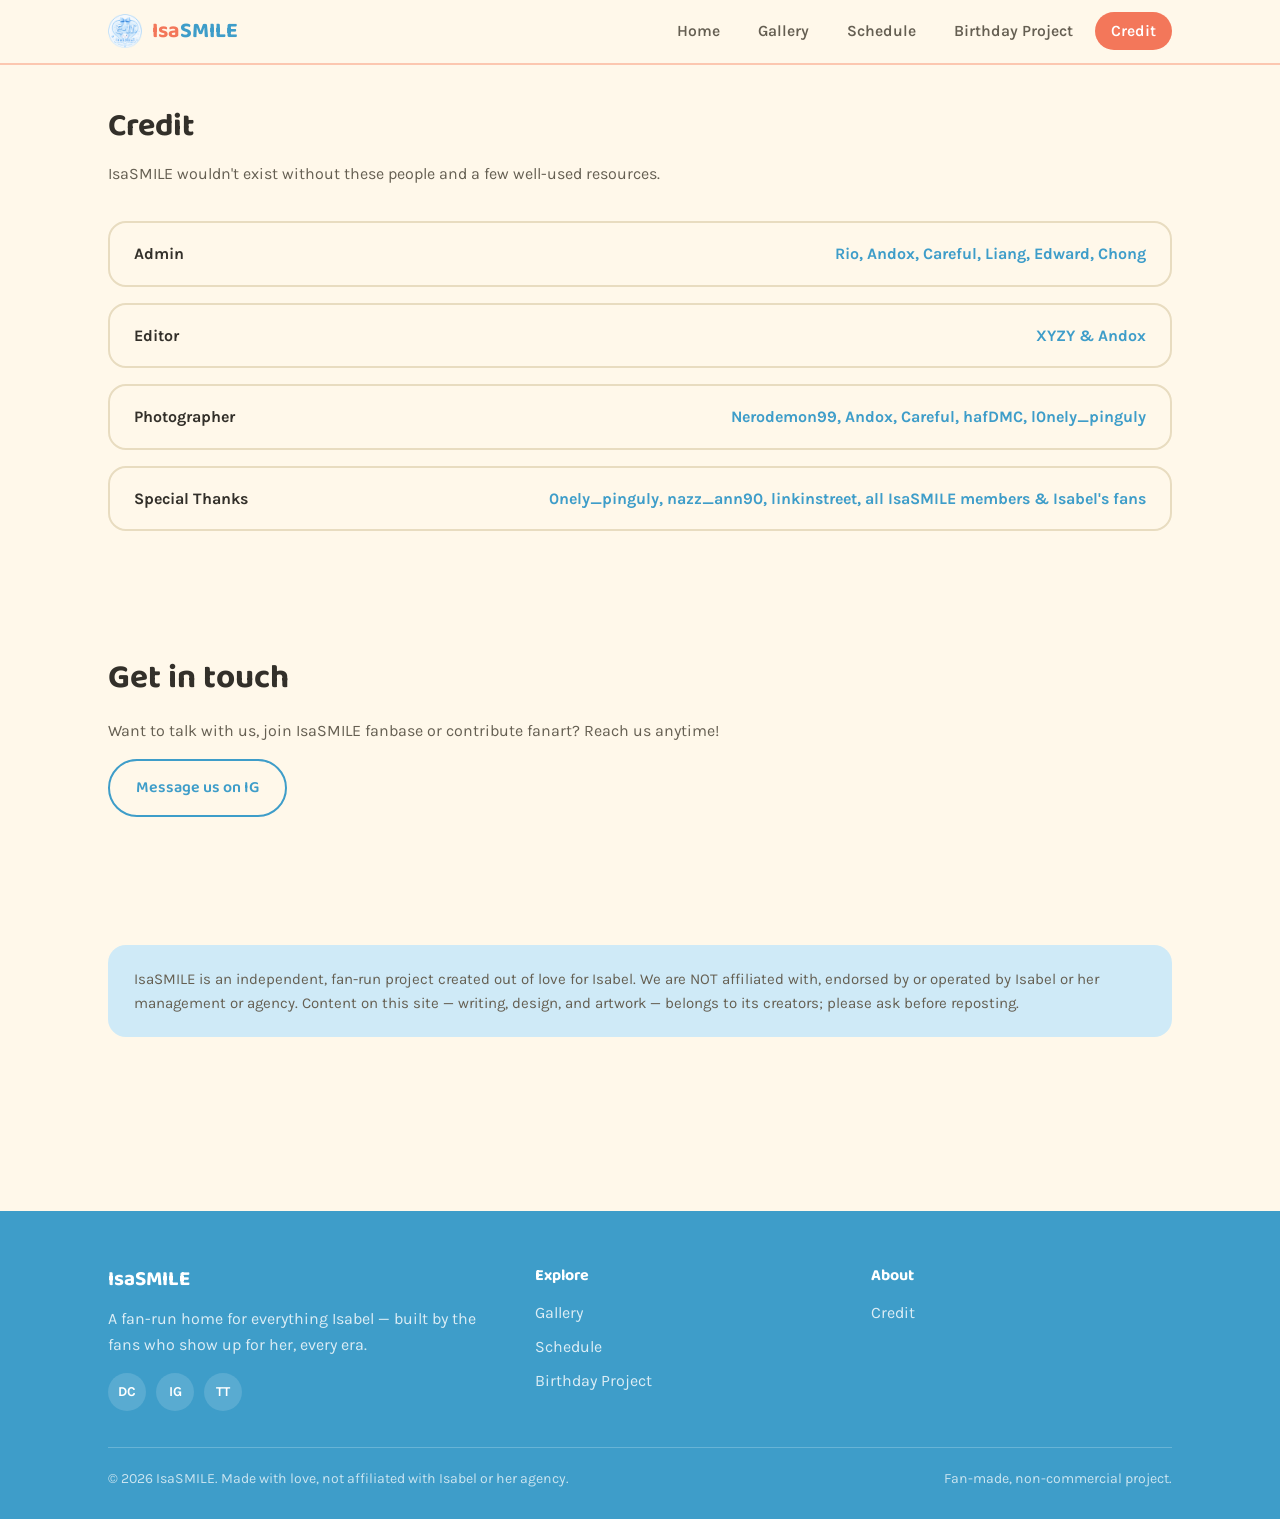
==== credit.html @ 4066fa79 "Add files via upload" ====
<!DOCTYPE html>
<html lang="en">
<head>
<meta charset="UTF-8">
<meta name="viewport" content="width=device-width, initial-scale=1.0">
<title>Credit — IsaSMILE</title>
<link rel="preconnect" href="https://fonts.googleapis.com">
<link rel="preconnect" href="https://fonts.gstatic.com" crossorigin>
<link href="https://fonts.googleapis.com/css2?family=Baloo+2:wght@500;600;700;800&family=Karla:wght@400;500;600;700&display=swap" rel="stylesheet">
<link rel="stylesheet" href="assets/style.css">
</head>
<body>

<nav class="navbar">
  <div class="nav-container">
    <a href="index.html" class="nav-logo">
      <img src="assets/isasmilelogo_transparent.png" alt="">
      <span><span class="logo-isa">Isa</span><span class="logo-smile">SMILE</span></span>
    </a>
    <button class="nav-toggle" id="navToggle" aria-label="Toggle menu">
      <span></span><span></span><span></span>
    </button>
    <ul class="nav-links" id="navLinks">
      <li><a href="index.html">Home</a></li>
      <li><a href="gallery.html">Gallery</a></li>
      <li><a href="schedule.html">Schedule</a></li>
      <li><a href="birthday.html">Birthday Project</a></li>
      <li><a href="credit.html" class="active">Credit</a></li>
    </ul>
  </div>
</nav>

<div class="container page-content">
  <div class="section-head">
    <h1>Credit</h1>
    <p>IsaSMILE wouldn't exist without these people and a few well-used resources.</p>
  </div>

  <section style="padding-top:0;">

    <div class="credit-list">
      <div class="credit-row"><span class="credit-role">Admin</span><span class="credit-name">Rio, Andox, Careful, Liang, Edward, Chong</span></div>
      <div class="credit-row"><span class="credit-role">Editor</span><span class="credit-name">XYZY & Andox</span></div>
      <div class="credit-row"><span class="credit-role">Photographer</span><span class="credit-name">Nerodemon99, Andox, Careful, hafDMC, l0nely_pinguly</span></div>
      <div class="credit-row"><span class="credit-role">Special Thanks</span><span class="credit-name">0nely_pinguly, nazz_ann90, linkinstreet, all IsaSMILE members & Isabel's fans</span></div>
    </div>
  </section>


  <section>
    <div class="section-head" style="margin-bottom:20px;"><h2>Get in touch</h2></div>
    <p>Want to talk with us, join IsaSMILE fanbase or contribute fanart? Reach us anytime!</p>
    <div class="hero-actions" style="margin-top:6px;">
      <a href="https://www.instagram.com/isasmile0911/" class="btn btn-secondary">Message us on IG</a>
    </div>
  </section>

  <section>
    <div class="disclaimer">
      IsaSMILE is an independent, fan-run project created out of love for Isabel. We are NOT affiliated with, endorsed by or operated by Isabel or her management or agency. Content on this site — writing, design, and artwork — belongs to its creators; please ask before reposting.
    </div>
  </section>
</div>

<footer class="site-footer">
  <div class="container">
    <div class="footer-grid">
      <div>
        <div class="footer-brand">IsaSMILE</div>
        <p>A fan-run home for everything Isabel — built by the fans who show up for her, every era.</p>
        <div class="footer-social">
          <a href="https://discord.gg/p3qsa4rFu6" aria-label="Discord">DC</a>
          <a href="https://www.instagram.com/isasmile0911/" aria-label="Instagram">IG</a>
          <a href="https://www.tiktok.com/@isasmile0911?_r=1&_t=ZS-99YtHi2XewD" aria-label="TikTok">TT</a>
        </div>
      </div>
      <div>
        <div class="footer-heading">Explore</div>
        <ul class="footer-links">
          <li><a href="gallery.html">Gallery</a></li>
          <li><a href="schedule.html">Schedule</a></li>
          <li><a href="birthday.html">Birthday Project</a></li>
        </ul>
      </div>
      <div>
        <div class="footer-heading">About</div>
        <ul class="footer-links">
          <li><a href="credit.html">Credit</a></li>
        </ul>
      </div>
    </div>
    <div class="footer-bottom">
      <span>&copy; <span class="js-year"></span> IsaSMILE. Made with love, not affiliated with Isabel or her agency.</span>
      <span>Fan-made, non-commercial project.</span>
    </div>
  </div>
</footer>

<script src="assets/script.js"></script>
</body>
</html>
---- assets/style.css ----
/* =========================================================
   IsaSMILE — shared stylesheet
   Palette: sky blue, salmon, rice cream, duck yellow, nori ink
   ========================================================= */

:root{
  --sky-light:#CFEAF7;
  --sky:#8FCBE8;
  --sky-deep:#3E9DC9;
  --salmon:#F3775A;
  --salmon-light:#FCC7B0;
  --rice:#FFF8EA;
  --rice-line:#E8DCC0;
  --duck-yellow:#F6C23E;
  --duck-yellow-deep:#E0A82E;
  --nori:#3A4A3E;
  --ink:#33302A;
  --ink-soft:#655F52;
  --white:#FFFFFF;

  --font-display:'Baloo 2', system-ui, sans-serif;
  --font-body:'Karla', system-ui, sans-serif;

  --container:1120px;
  --radius-lg:26px;
  --radius-md:18px;
  --radius-sm:12px;
  --shadow-soft:0 10px 30px -14px rgba(62,157,201,0.35);
}

*,*::before,*::after{ box-sizing:border-box; }
html{ scroll-behavior:smooth; }
body{
  margin:0;
  font-family:var(--font-body);
  color:var(--ink);
  background:var(--rice);
  line-height:1.6;
  -webkit-font-smoothing:antialiased;
}
img{ max-width:100%; display:block; }
a{ color:inherit; text-decoration:none; }
ul{ margin:0; padding:0; list-style:none; }
h1,h2,h3,h4{
  font-family:var(--font-display);
  color:var(--ink);
  margin:0 0 .5em;
  font-weight:700;
  line-height:1.15;
}
p{ margin:0 0 1em; color:var(--ink-soft); max-width:64ch; }
button{ font-family:inherit; }

:focus-visible{
  outline:3px solid var(--sky-deep);
  outline-offset:3px;
  border-radius:6px;
}

@media (prefers-reduced-motion: reduce){
  *{ animation-duration:0.001ms !important; animation-iteration-count:1 !important; transition-duration:0.001ms !important; scroll-behavior:auto !important; }
}

.container{
  width:100%;
  max-width:var(--container);
  margin:0 auto;
  padding:0 28px;
}

.page-content{ padding-top:44px; }

/* ---------- Buttons ---------- */
.btn{
  display:inline-flex;
  align-items:center;
  gap:8px;
  padding:14px 26px;
  border-radius:999px;
  font-family:var(--font-display);
  font-weight:600;
  font-size:1rem;
  border:2px solid transparent;
  cursor:pointer;
  transition:transform .18s ease, box-shadow .18s ease, background .18s ease;
}
.btn-primary{
  background:var(--salmon);
  color:var(--white);
  box-shadow:0 10px 24px -10px rgba(243,119,90,0.65);
}
.btn-primary:hover{ transform:translateY(-2px); background:#E8613F; }
.btn-secondary{
  background:transparent;
  border-color:var(--sky-deep);
  color:var(--sky-deep);
}
.btn-secondary:hover{ background:var(--sky-light); transform:translateY(-2px); }

/* ---------- Navbar ---------- */
.navbar{
  position:sticky;
  top:0;
  z-index:50;
  background:rgba(255,248,234,0.9);
  backdrop-filter:blur(8px);
  border-bottom:2px solid var(--salmon-light);
}
.nav-container{
  max-width:var(--container);
  margin:0 auto;
  padding:14px 28px;
  display:flex;
  align-items:center;
  justify-content:space-between;
}
.nav-logo{
  display:flex;
  align-items:center;
  gap:10px;
  font-family:var(--font-display);
  font-size:1.35rem;
  font-weight:700;
}
.nav-logo img{ width:34px; height:auto; }
.nav-logo .logo-isa{ color:var(--salmon); }
.nav-logo .logo-smile{ color:var(--sky-deep); }

.nav-links{
  display:flex;
  align-items:center;
  gap:6px;
}
.nav-links a{
  padding:10px 16px;
  border-radius:999px;
  font-weight:600;
  font-size:.98rem;
  color:var(--ink-soft);
  transition:background .16s ease, color .16s ease;
}
.nav-links a:hover{ background:var(--sky-light); color:var(--ink); }
.nav-links a.active{ background:var(--salmon); color:var(--white); }

.nav-toggle{
  display:none;
  flex-direction:column;
  gap:5px;
  background:none;
  border:none;
  padding:8px;
  cursor:pointer;
}
.nav-toggle span{
  width:24px; height:3px; border-radius:3px;
  background:var(--ink);
}

@media (max-width:860px){
  .nav-toggle{ display:flex; }
  .nav-links{
    position:absolute;
    top:100%; left:0; right:0;
    background:var(--rice);
    flex-direction:column;
    align-items:stretch;
    padding:10px 20px 20px;
    border-bottom:2px solid var(--salmon-light);
    display:none;
  }
  .nav-links.open{ display:flex; }
  .nav-links a{ padding:12px 14px; }
}

/* ---------- Footer ---------- */
.site-footer{
  margin-top:110px;
  background:var(--sky-deep);
  color:var(--white);
  padding:52px 0 28px;
}
.footer-grid{
  display:grid;
  grid-template-columns:1.3fr 1fr 1fr;
  gap:36px;
  margin-bottom:36px;
}
.footer-brand{
  font-family:var(--font-display);
  font-size:1.3rem;
  font-weight:700;
  margin-bottom:10px;
}
.footer-grid p{ color:rgba(255,255,255,0.82); }
.footer-heading{
  font-family:var(--font-display);
  font-weight:700;
  margin-bottom:12px;
  font-size:1rem;
}
.footer-links li{ margin-bottom:8px; }
.footer-links a{ color:rgba(255,255,255,0.82); }
.footer-links a:hover{ color:var(--duck-yellow); }
.footer-social{ display:flex; gap:10px; flex-wrap:wrap; }
.footer-social a{
  width:38px; height:38px;
  border-radius:50%;
  background:rgba(255,255,255,0.14);
  display:flex; align-items:center; justify-content:center;
  font-size:.85rem; font-weight:700;
}
.footer-social a:hover{ background:var(--duck-yellow); color:var(--ink); }
.footer-bottom{
  border-top:1px solid rgba(255,255,255,0.22);
  padding-top:20px;
  font-size:.88rem;
  color:rgba(255,255,255,0.72);
  display:flex; flex-wrap:wrap; gap:8px 18px; justify-content:space-between;
}

@media (max-width:760px){
  .footer-grid{ grid-template-columns:1fr; }
}

/* ---------- Hero (home) ---------- */
.hero{
  padding:64px 0 40px;
  display:grid;
  grid-template-columns:1.05fr 0.95fr;
  gap:40px;
  align-items:center;
}
.hero-eyebrow-free h1{
  font-size:clamp(2.1rem, 4vw, 3.4rem);
  max-width:14ch;
}
.hero-text p{ font-size:1.08rem; max-width:46ch; }
.hero-actions{ display:flex; gap:14px; flex-wrap:wrap; margin-top:8px; }

.hero-scene{
  position:relative;
  aspect-ratio:1/0.85;
  border-radius:48% 52% 54% 46% / 50% 46% 54% 50%;
  background:radial-gradient(circle at 30% 25%, var(--sky-light), var(--sky) 70%);
  display:flex; align-items:center; justify-content:center;
  overflow:visible;
}
.hero-cloud{
  position:absolute;
  background:var(--white);
  border-radius:50%;
  opacity:.85;
}
.hero-duck{
  width:62%;
  animation:bob 4.5s ease-in-out infinite;
}
.hero-sushi{
  position:absolute;
  width:24%;
  bottom:8%;
  left:6%;
  transform:rotate(-8deg);
}
@keyframes bob{
  0%,100%{ transform:translateY(0) rotate(-1deg); }
  50%{ transform:translateY(-10px) rotate(1deg); }
}

@media (max-width:860px){
  .hero{ grid-template-columns:1fr; padding-top:36px; }
  .hero-scene{ max-width:340px; margin:0 auto; }
}

/* ---------- Wave divider ---------- */
.wave-divider{ line-height:0; margin-top:20px; }
.wave-divider svg{ width:100%; height:70px; display:block; }
.wave-divider path{ fill:var(--sky-light); }

/* ---------- Section rhythm ---------- */
section{ padding:64px 0; }
.section-head{ margin-bottom:34px; max-width:62ch; }
.section-head h2{ font-size:clamp(1.6rem, 2.6vw, 2.15rem); }

/* ---------- Bento cards ---------- */
.bento-grid{
  display:grid;
  gap:22px;
}
.bento-2{ grid-template-columns:1fr 1fr; }
.bento-3{ grid-template-columns:repeat(3,1fr); }

.bento-card{
  background:var(--rice);
  border:2px solid var(--rice-line);
  border-radius:var(--radius-lg);
  padding:30px;
}
.bento-card.on-sky{ background:var(--sky-light); border-color:var(--sky); }
.bento-card.on-salmon{ background:var(--salmon-light); border-color:#F5A98D; }

.fact-list li{
  padding:8px 0 8px 26px;
  position:relative;
  color:var(--ink-soft);
  border-bottom:1px dashed var(--rice-line);
}
.fact-list li:last-child{ border-bottom:none; }
.fact-list li::before{
  content:"";
  position:absolute; left:0; top:16px;
  width:9px; height:9px; border-radius:50%;
  background:var(--salmon);
}

.explore-card{
  display:block;
  border-radius:var(--radius-lg);
  padding:28px;
  border:2px solid transparent;
  transition:transform .18s ease, box-shadow .18s ease;
  box-shadow:var(--shadow-soft);
}
.explore-card:hover{ transform:translateY(-6px); }
.explore-card.c-salmon{ background:var(--salmon); color:var(--white); }
.explore-card.c-sky{ background:var(--sky-deep); color:var(--white); }
.explore-card.c-duck{ background:var(--duck-yellow); color:var(--ink); }
.explore-card h3{ color:inherit; font-size:1.3rem; }
.explore-card p{ color:inherit; opacity:.92; }
.explore-card .card-link{ font-weight:700; margin-top:14px; display:inline-block; }

@media (max-width:900px){
  .bento-2,.bento-3{ grid-template-columns:1fr; }
}

/* ---------- Callout / washi note ---------- */
.callout{
  background:var(--duck-yellow);
  color:var(--ink);
  border-radius:var(--radius-md);
  padding:16px 22px;
  font-size:.96rem;
  font-weight:600;
  margin-bottom:34px;
  display:inline-flex;
  gap:10px;
  align-items:flex-start;
  transform:rotate(-0.6deg);
}

/* ---------- Filter pills ---------- */
.filter-row{ display:flex; gap:10px; flex-wrap:wrap; margin-bottom:30px; }
.filter-pill{
  padding:9px 18px;
  border-radius:999px;
  border:2px solid var(--sky);
  background:transparent;
  color:var(--sky-deep);
  font-weight:700;
  font-size:.92rem;
  cursor:pointer;
  transition:background .16s ease,color .16s ease;
}
.filter-pill.active,.filter-pill:hover{ background:var(--sky-deep); border-color:var(--sky-deep); color:var(--white); }

/* ---------- Gallery ---------- */
.gallery-grid{
  display:grid;
  grid-template-columns:repeat(4, 1fr);
  grid-auto-rows:180px;
  gap:18px;
}
.gallery-item{
  border-radius:var(--radius-md);
  overflow:hidden;
  position:relative;
  cursor:pointer;
  border:2px solid var(--rice-line);
  background:var(--rice);
}
.gallery-item.tall{ grid-row:span 2; }
.gallery-item.wide{ grid-column:span 2; }

.placeholder-art{
  position:absolute; inset:0;
  display:flex; align-items:center; justify-content:center;
}
.placeholder-art img{ width:34%; opacity:.9; }
.placeholder-art.tone-salmon{ background:linear-gradient(160deg, var(--salmon-light), var(--salmon)); }
.placeholder-art.tone-sky{ background:linear-gradient(160deg, var(--sky-light), var(--sky-deep)); }
.placeholder-art.tone-duck{ background:linear-gradient(160deg, #FBE6A8, var(--duck-yellow)); }
.placeholder-art.tone-rice{ background:linear-gradient(160deg, var(--rice), var(--rice-line)); }

.gallery-caption{
  position:absolute; left:0; right:0; bottom:0;
  padding:10px 14px;
  background:linear-gradient(to top, rgba(51,48,42,0.78), transparent);
  color:var(--white);
  font-size:.86rem;
  font-weight:600;
}

@media (max-width:900px){
  .gallery-grid{ grid-template-columns:repeat(2,1fr); }
  .gallery-item.wide{ grid-column:span 2; }
}
@media (max-width:520px){
  .gallery-grid{ grid-template-columns:1fr; }
  .gallery-item.wide,.gallery-item.tall{ grid-column:span 1; grid-row:span 1; }
}

/* Lightbox */
.lightbox{
  position:fixed; inset:0; z-index:100;
  background:rgba(51,48,42,0.72);
  display:none;
  align-items:center; justify-content:center;
  padding:24px;
}
.lightbox.open{ display:flex; }
.lightbox-inner{
  background:var(--rice);
  border-radius:var(--radius-lg);
  max-width:480px; width:100%;
  overflow:hidden;
}
.lightbox-art{ height:280px; position:relative; }
.lightbox-body{ padding:22px 26px 26px; }
.lightbox-close{
  position:absolute; top:16px; right:16px;
  width:36px; height:36px; border-radius:50%;
  background:var(--white); border:none; cursor:pointer;
  font-size:1.1rem; font-weight:700; color:var(--ink);
  z-index:2;
}

/* ---------- Schedule timeline ---------- */
.legend{ display:flex; gap:18px; flex-wrap:wrap; margin-bottom:38px; }
.legend-item{ display:flex; align-items:center; gap:8px; font-size:.92rem; color:var(--ink-soft); font-weight:600; }
.legend-dot{ width:12px; height:12px; border-radius:50%; }

.timeline{ position:relative; padding-left:34px; }
.timeline::before{
  content:"";
  position:absolute; left:9px; top:6px; bottom:6px;
  width:3px; background:var(--sky);
  border-radius:3px;
}
.timeline-item{ position:relative; margin-bottom:34px; }
.timeline-item:last-child{ margin-bottom:0; }
.timeline-dot{
  position:absolute; left:-34px; top:6px;
  width:20px; height:20px; border-radius:50%;
  background:var(--duck-yellow);
  border:4px solid var(--rice);
  box-shadow:0 0 0 2px var(--sky);
}
.event-card{
  background:var(--rice);
  border:2px solid var(--rice-line);
  border-radius:var(--radius-md);
  padding:22px 26px;
  display:grid;
  grid-template-columns:auto 1fr;
  gap:20px;
  align-items:start;
}
.event-date{
  font-family:var(--font-display);
  font-weight:700;
  color:var(--salmon);
  text-align:center;
  min-width:64px;
}
.event-date .day{ font-size:1.7rem; display:block; line-height:1; }
.event-date .month{ font-size:.85rem; color:var(--ink-soft); }
.event-title{ font-size:1.15rem; margin-bottom:4px; }
.event-meta{ font-size:.88rem; color:var(--ink-soft); margin-bottom:8px; font-weight:600; }
.tag{
  display:inline-block;
  padding:4px 12px;
  border-radius:999px;
  font-size:.78rem;
  font-weight:700;
  color:var(--white);
}
.tag-live{ background:var(--sky-deep); }
.tag-fan{ background:var(--salmon); }
.tag-comeback{ background:var(--nori); }
.tag-birthday{ background:var(--duck-yellow-deep); }

@media (max-width:600px){
  .event-card{ grid-template-columns:1fr; }
  .event-date{ text-align:left; display:flex; gap:8px; align-items:baseline; }
}

/* ---------- Birthday project ---------- */
.bday-hero{
  display:grid;
  grid-template-columns:1fr 1fr;
  gap:40px;
  align-items:center;
  padding:56px 0 20px;
}
.countdown-frame{
  background:var(--rice);
  border:3px solid var(--salmon);
  border-radius:58% 42% 46% 54% / 52% 48% 52% 48%;
  padding:44px 30px;
  text-align:center;
}
.countdown-target{ font-weight:700; color:var(--salmon); margin-bottom:14px; }
.countdown-grid{ display:flex; justify-content:center; gap:16px; flex-wrap:wrap; }
.countdown-unit{ min-width:64px; }
.countdown-unit .num{
  font-family:var(--font-display);
  font-size:2.1rem; font-weight:700; color:var(--sky-deep);
  display:block;
}
.countdown-unit .label{ font-size:.78rem; color:var(--ink-soft); font-weight:700; }

.initiative-card{
  background:var(--rice);
  border:2px solid var(--rice-line);
  border-radius:var(--radius-lg);
  padding:26px;
  height:100%;
}
.initiative-icon{
  width:46px; height:46px; border-radius:50%;
  display:flex; align-items:center; justify-content:center;
  font-size:1.3rem; margin-bottom:14px;
}
.initiative-icon.i-salmon{ background:var(--salmon-light); }
.initiative-icon.i-sky{ background:var(--sky-light); }
.initiative-icon.i-duck{ background:#FBE6A8; }

.steps{ counter-reset:step; display:grid; gap:18px; }
.step-item{ display:flex; gap:18px; align-items:flex-start; }
.step-num{
  counter-increment:step;
  font-family:var(--font-display);
  font-weight:700; color:var(--white);
  background:var(--sky-deep);
  width:34px; height:34px; border-radius:50%;
  display:flex; align-items:center; justify-content:center;
  flex-shrink:0;
}
.step-num::before{ content: counter(step); }

@media (max-width:860px){
  .bday-hero{ grid-template-columns:1fr; }
}

/* ---------- Credit page ---------- */
.credit-list{ display:grid; gap:16px; }
.credit-row{
  display:flex; justify-content:space-between; align-items:center;
  gap:16px; flex-wrap:wrap;
  padding:18px 24px;
  background:var(--rice);
  border:2px solid var(--rice-line);
  border-radius:var(--radius-md);
}
.credit-role{ font-weight:700; }
.credit-name{ color:var(--sky-deep); font-weight:700; }

.disclaimer{
  background:var(--sky-light);
  border-radius:var(--radius-md);
  padding:22px 26px;
  font-size:.94rem;
  color:var(--ink-soft);
}
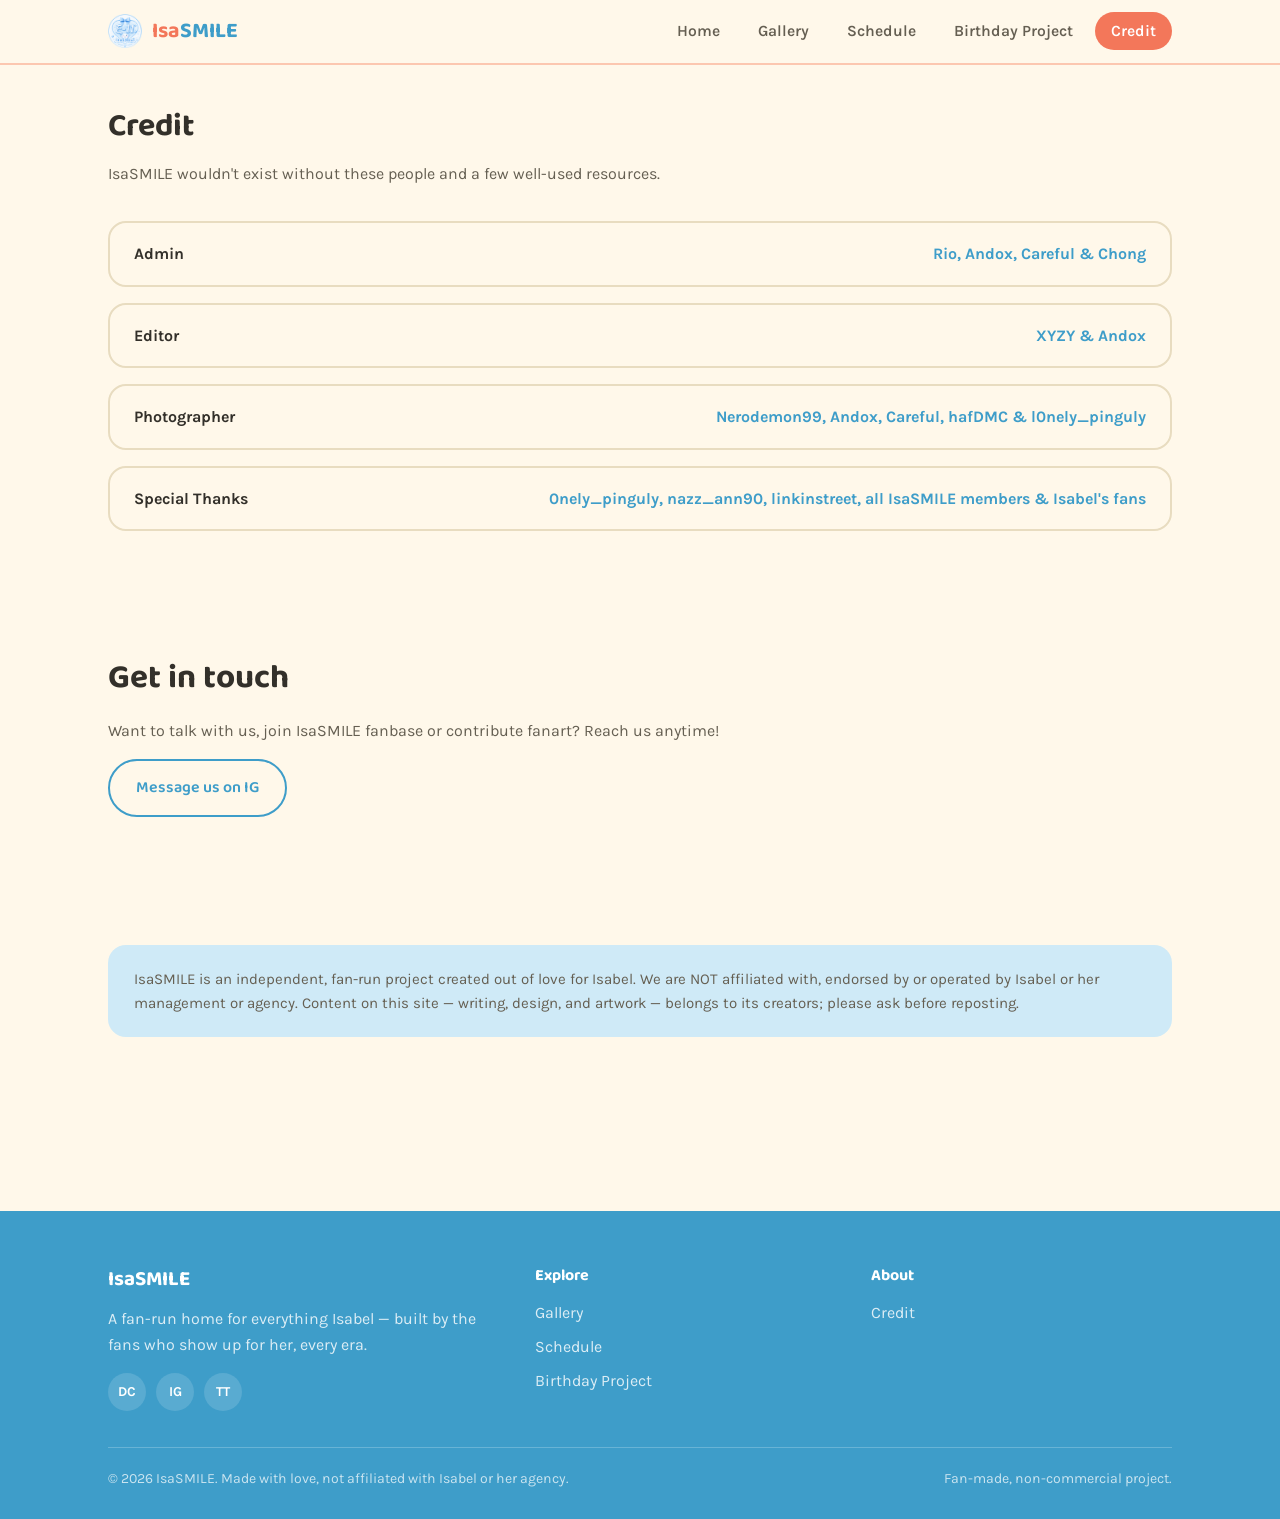
==== commit 46902ebf: "Update credit names in credit.html" ====
--- a/credit.html
+++ b/credit.html
@@ -39,9 +39,9 @@
   <section style="padding-top:0;">
 
     <div class="credit-list">
-      <div class="credit-row"><span class="credit-role">Admin</span><span class="credit-name">Rio, Andox, Careful, Liang, Edward, Chong</span></div>
+      <div class="credit-row"><span class="credit-role">Admin</span><span class="credit-name">Rio, Andox, Careful & Chong</span></div>
       <div class="credit-row"><span class="credit-role">Editor</span><span class="credit-name">XYZY & Andox</span></div>
-      <div class="credit-row"><span class="credit-role">Photographer</span><span class="credit-name">Nerodemon99, Andox, Careful, hafDMC, l0nely_pinguly</span></div>
+      <div class="credit-row"><span class="credit-role">Photographer</span><span class="credit-name">Nerodemon99, Andox, Careful, hafDMC & l0nely_pinguly</span></div>
       <div class="credit-row"><span class="credit-role">Special Thanks</span><span class="credit-name">0nely_pinguly, nazz_ann90, linkinstreet, all IsaSMILE members & Isabel's fans</span></div>
     </div>
   </section>
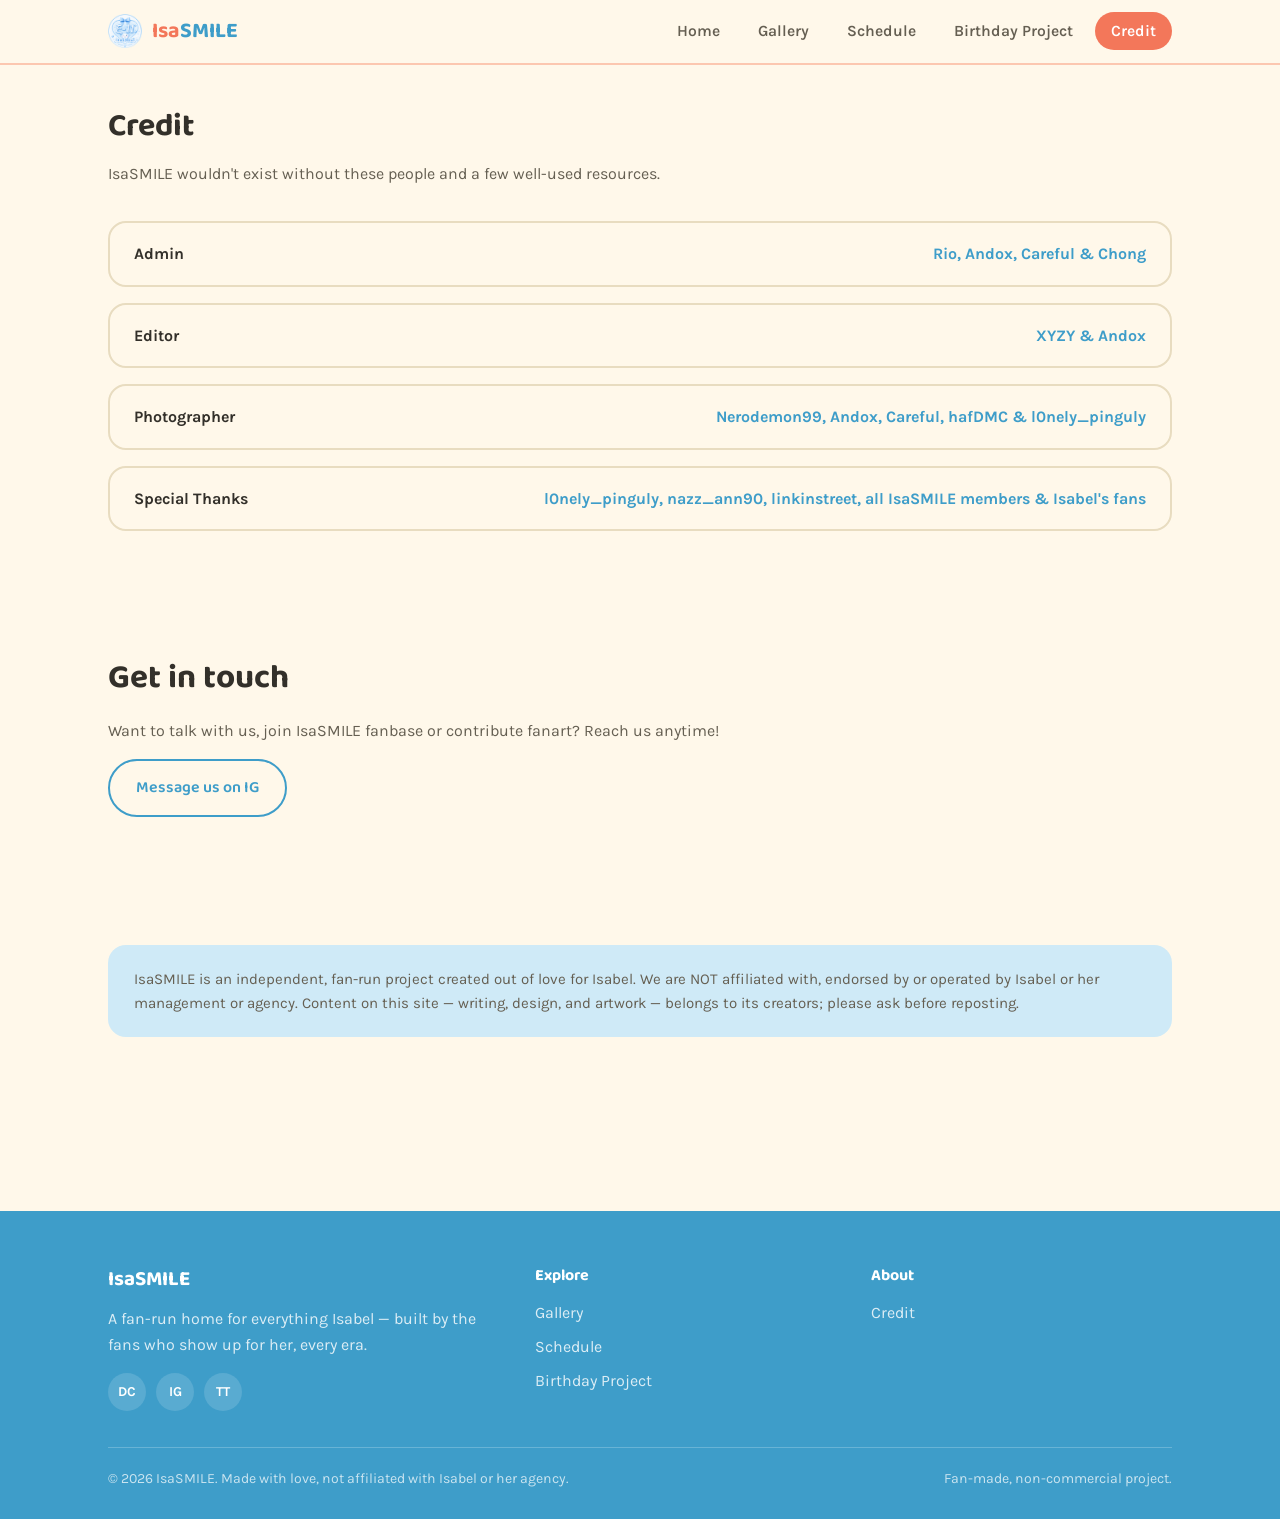
==== commit 92e0143a: "Update Special Thanks credit names" ====
--- a/credit.html
+++ b/credit.html
@@ -42,7 +42,7 @@
       <div class="credit-row"><span class="credit-role">Admin</span><span class="credit-name">Rio, Andox, Careful & Chong</span></div>
       <div class="credit-row"><span class="credit-role">Editor</span><span class="credit-name">XYZY & Andox</span></div>
       <div class="credit-row"><span class="credit-role">Photographer</span><span class="credit-name">Nerodemon99, Andox, Careful, hafDMC & l0nely_pinguly</span></div>
-      <div class="credit-row"><span class="credit-role">Special Thanks</span><span class="credit-name">0nely_pinguly, nazz_ann90, linkinstreet, all IsaSMILE members & Isabel's fans</span></div>
+      <div class="credit-row"><span class="credit-role">Special Thanks</span><span class="credit-name">l0nely_pinguly, nazz_ann90, linkinstreet, all IsaSMILE members & Isabel's fans</span></div>
     </div>
   </section>
 
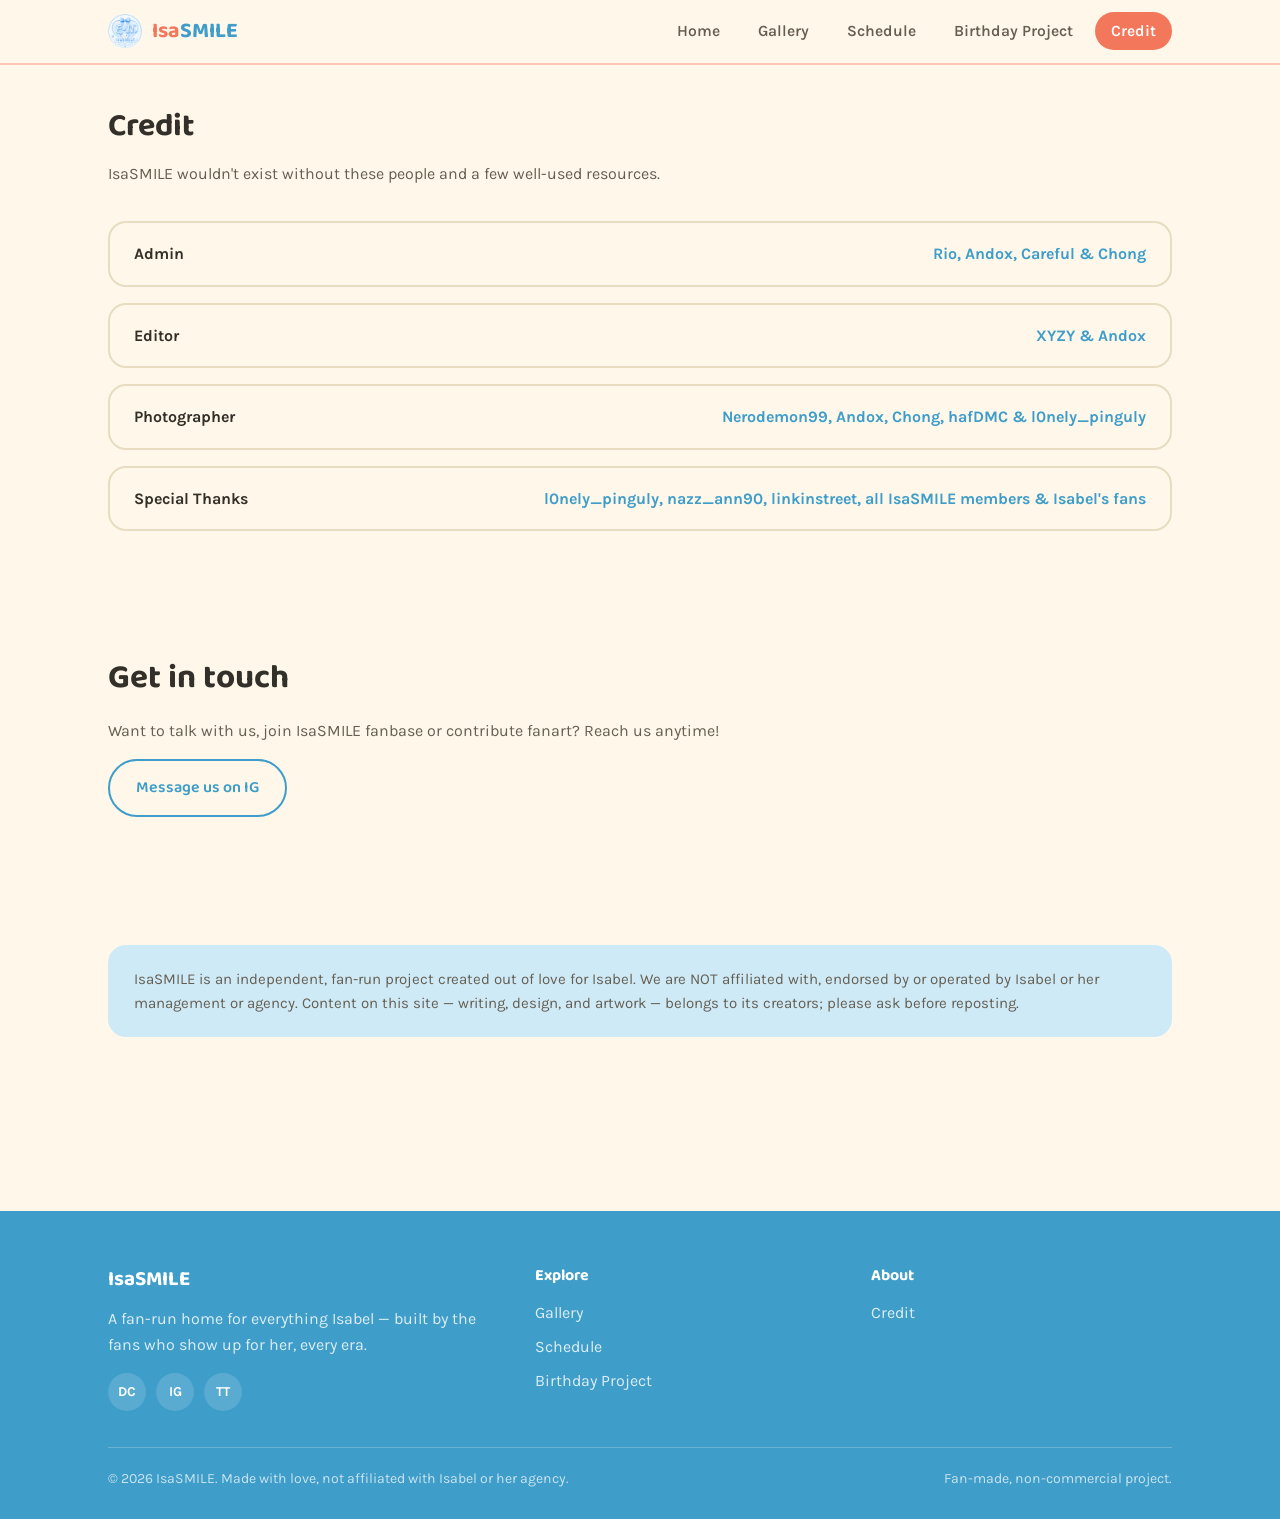
==== commit 4bc24359: "Update photographer credits in credit.html" ====
--- a/credit.html
+++ b/credit.html
@@ -41,7 +41,7 @@
     <div class="credit-list">
       <div class="credit-row"><span class="credit-role">Admin</span><span class="credit-name">Rio, Andox, Careful & Chong</span></div>
       <div class="credit-row"><span class="credit-role">Editor</span><span class="credit-name">XYZY & Andox</span></div>
-      <div class="credit-row"><span class="credit-role">Photographer</span><span class="credit-name">Nerodemon99, Andox, Careful, hafDMC & l0nely_pinguly</span></div>
+      <div class="credit-row"><span class="credit-role">Photographer</span><span class="credit-name">Nerodemon99, Andox, Chong, hafDMC & l0nely_pinguly</span></div>
       <div class="credit-row"><span class="credit-role">Special Thanks</span><span class="credit-name">l0nely_pinguly, nazz_ann90, linkinstreet, all IsaSMILE members & Isabel's fans</span></div>
     </div>
   </section>
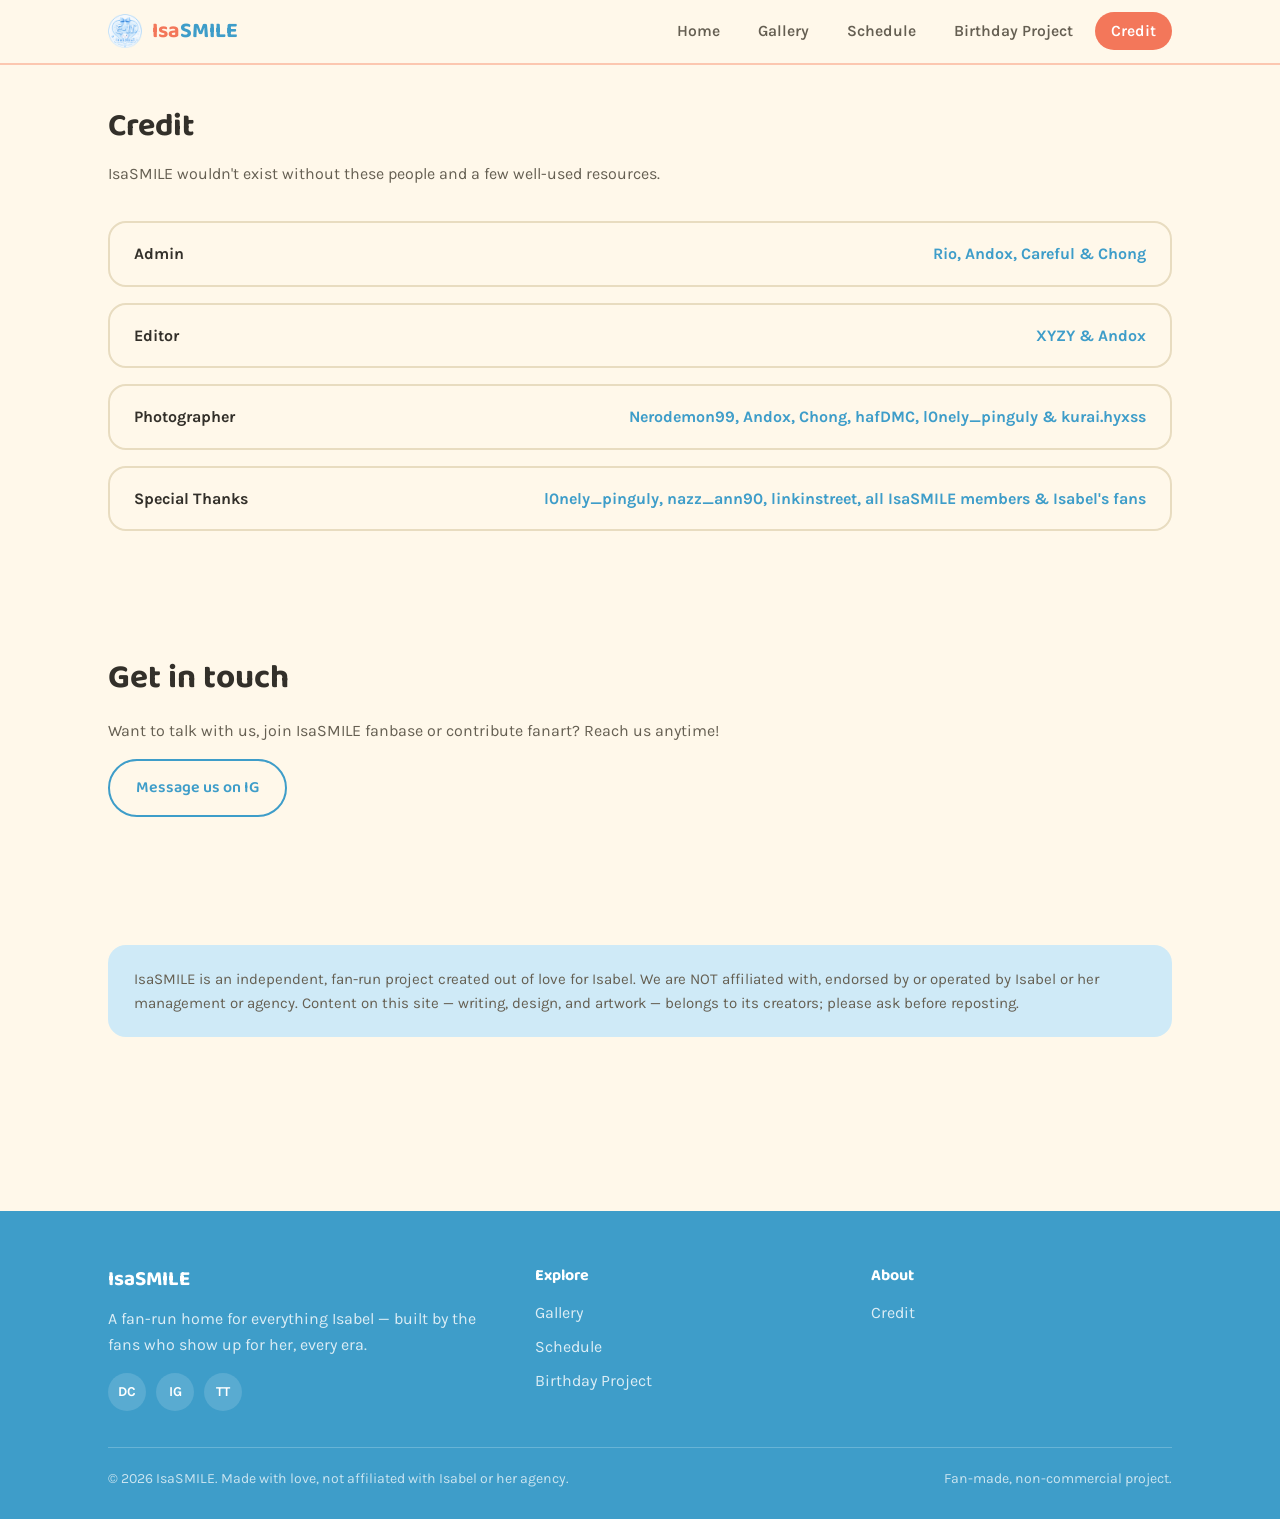
==== commit 281fba12: "Update photographer credits in credit.html" ====
--- a/credit.html
+++ b/credit.html
@@ -41,7 +41,7 @@
     <div class="credit-list">
       <div class="credit-row"><span class="credit-role">Admin</span><span class="credit-name">Rio, Andox, Careful & Chong</span></div>
       <div class="credit-row"><span class="credit-role">Editor</span><span class="credit-name">XYZY & Andox</span></div>
-      <div class="credit-row"><span class="credit-role">Photographer</span><span class="credit-name">Nerodemon99, Andox, Chong, hafDMC & l0nely_pinguly</span></div>
+      <div class="credit-row"><span class="credit-role">Photographer</span><span class="credit-name">Nerodemon99, Andox, Chong, hafDMC, l0nely_pinguly & kurai.hyxss</span></div>
       <div class="credit-row"><span class="credit-role">Special Thanks</span><span class="credit-name">l0nely_pinguly, nazz_ann90, linkinstreet, all IsaSMILE members & Isabel's fans</span></div>
     </div>
   </section>
--- a/assets/style.css
+++ b/assets/style.css
@@ -385,7 +385,13 @@
   position:absolute; inset:0;
   display:flex; align-items:center; justify-content:center;
 }
-.placeholder-art img{ width:34%; opacity:.9; }
+.placeholder-art img{
+  width:100%;
+  height:100%;
+  object-fit:contain;
+  object-position:center;
+  opacity:.9;
+}
 .placeholder-art.tone-salmon{ background:linear-gradient(160deg, var(--salmon-light), var(--salmon)); }
 .placeholder-art.tone-sky{ background:linear-gradient(160deg, var(--sky-light), var(--sky-deep)); }
 .placeholder-art.tone-duck{ background:linear-gradient(160deg, #FBE6A8, var(--duck-yellow)); }
@@ -424,7 +430,32 @@
   max-width:480px; width:100%;
   overflow:hidden;
 }
-.lightbox-art{ height:280px; position:relative; }
+.lightbox-art{
+  position:relative;
+  max-height:70vh;
+  display:flex;
+  align-items:center;
+  justify-content:center;
+  background:var(--rice-line);
+}
+.lightbox-art .placeholder-art{
+  position:static;
+  width:100%;
+  height:auto;
+  display:flex;
+  align-items:center;
+  justify-content:center;
+}
+.lightbox-art .placeholder-art img{
+  position:static;
+  width:auto;
+  height:auto;
+  max-width:100%;
+  max-height:70vh;
+  object-fit:contain;
+  display:block;
+  opacity:1;
+}
 .lightbox-body{ padding:22px 26px 26px; }
 .lightbox-close{
   position:absolute; top:16px; right:16px;
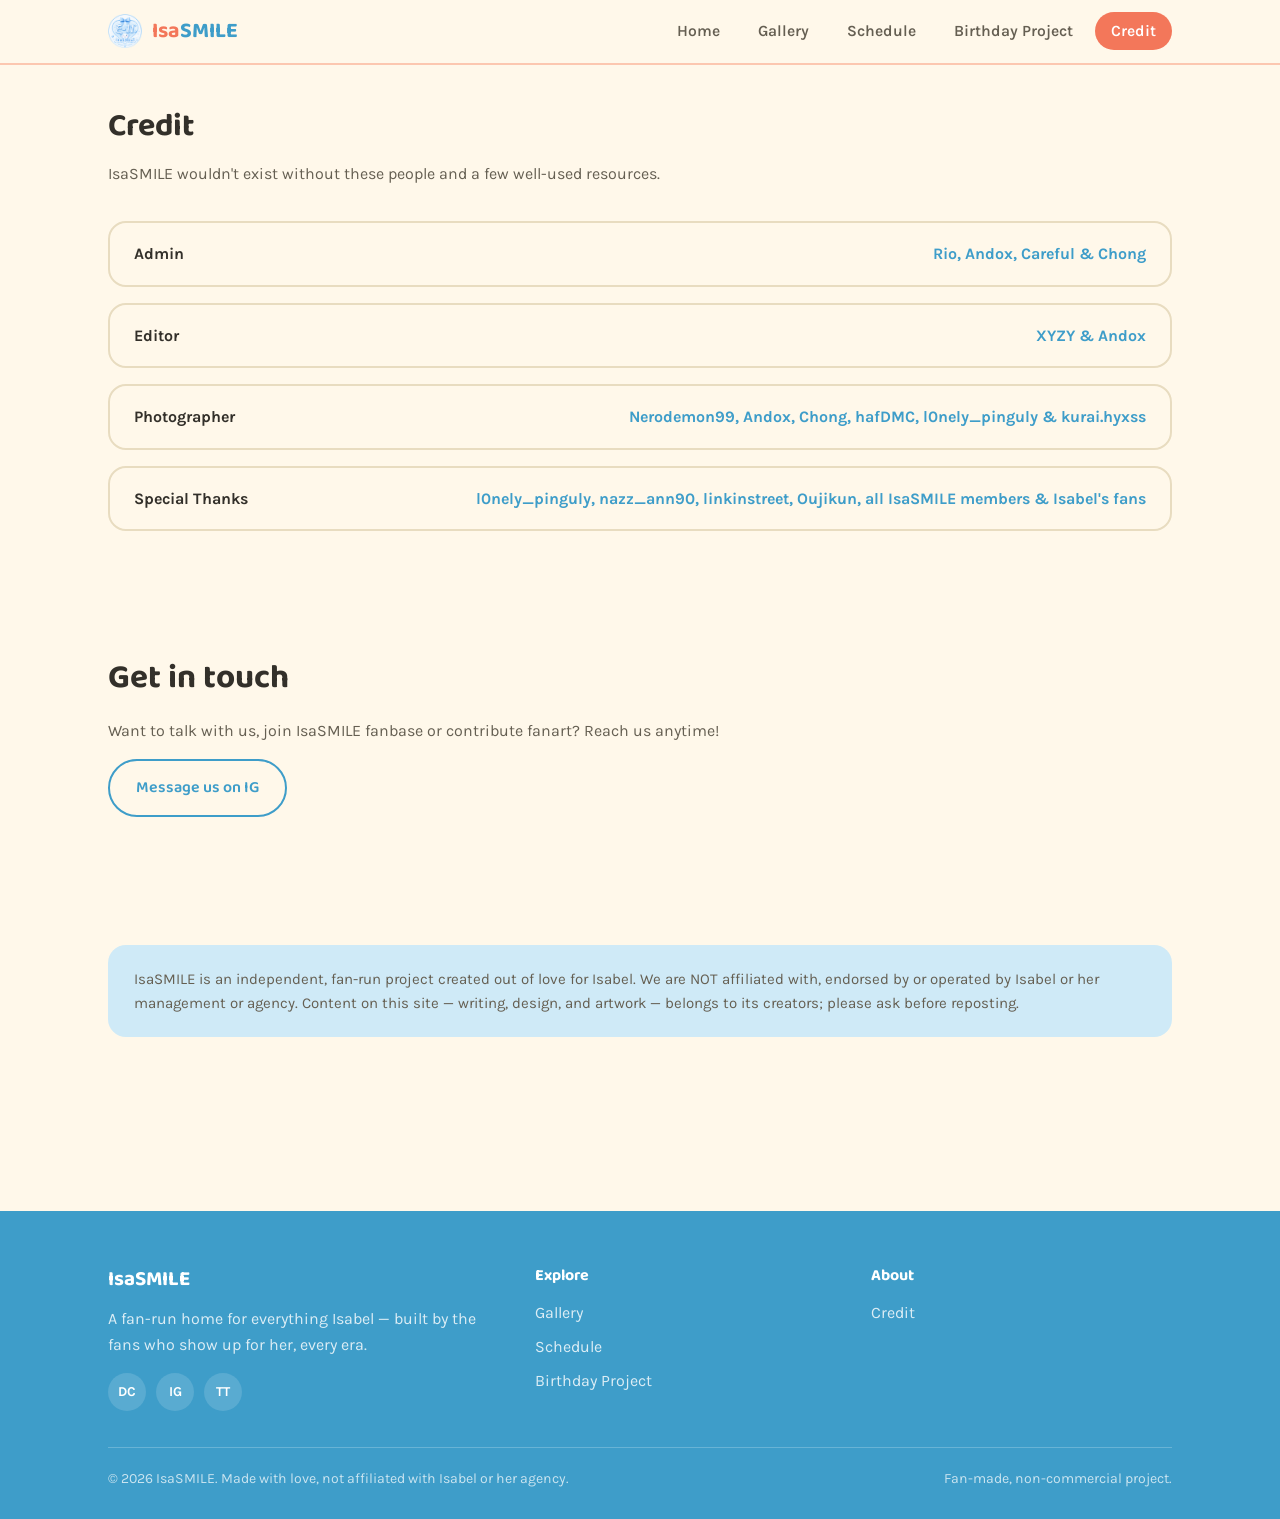
==== commit c51c0b6f: "Update Special Thanks credits in credit.html" ====
--- a/credit.html
+++ b/credit.html
@@ -42,7 +42,7 @@
       <div class="credit-row"><span class="credit-role">Admin</span><span class="credit-name">Rio, Andox, Careful & Chong</span></div>
       <div class="credit-row"><span class="credit-role">Editor</span><span class="credit-name">XYZY & Andox</span></div>
       <div class="credit-row"><span class="credit-role">Photographer</span><span class="credit-name">Nerodemon99, Andox, Chong, hafDMC, l0nely_pinguly & kurai.hyxss</span></div>
-      <div class="credit-row"><span class="credit-role">Special Thanks</span><span class="credit-name">l0nely_pinguly, nazz_ann90, linkinstreet, all IsaSMILE members & Isabel's fans</span></div>
+      <div class="credit-row"><span class="credit-role">Special Thanks</span><span class="credit-name">l0nely_pinguly, nazz_ann90, linkinstreet, Oujikun, all IsaSMILE members & Isabel's fans</span></div>
     </div>
   </section>
 
--- a/assets/style.css
+++ b/assets/style.css
@@ -384,10 +384,13 @@
 .placeholder-art{
   position:absolute; inset:0;
   display:flex; align-items:center; justify-content:center;
+  padding:14px;
 }
 .placeholder-art img{
-  width:100%;
-  height:100%;
+  max-width:85%;
+  max-height:85%;
+  width:auto;
+  height:auto;
   object-fit:contain;
   object-position:center;
   opacity:.9;
